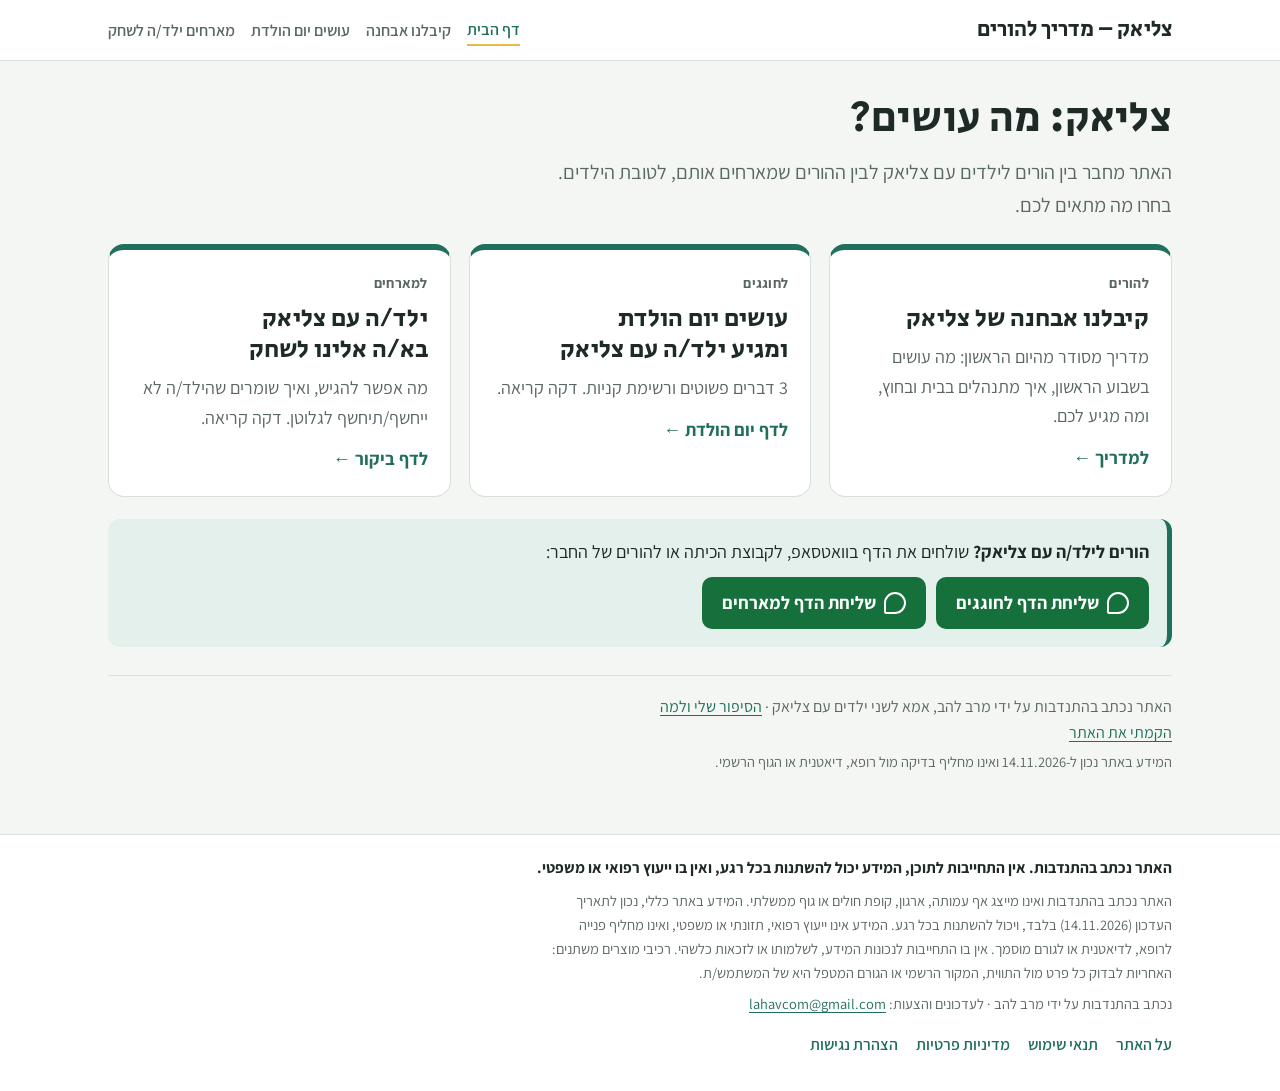
==== index.html @ 700a50c4 "Add files via upload" ====
<!DOCTYPE html>
<html lang="he" dir="rtl">
<head>
<meta charset="utf-8">
<meta name="viewport" content="width=device-width, initial-scale=1">
<title>צליאק – מדריך להורים</title>
<meta name="description" content="דף הבית">
<meta property="og:title" content="צליאק – מדריך להורים">
<meta property="og:description" content="דף הבית">
<meta property="og:locale" content="he_IL">
<link rel="icon" href="favicon.svg" type="image/svg+xml">
<meta property="og:image" content="https://celiackids.co.il/og.png">
<meta property="og:image:width" content="1200">
<meta property="og:image:height" content="630">
<meta property="og:url" content="https://celiackids.co.il/index.html">
<meta name="twitter:card" content="summary_large_image">
<link rel="preconnect" href="https://fonts.googleapis.com">
<link rel="preconnect" href="https://fonts.gstatic.com" crossorigin>
<link href="https://fonts.googleapis.com/css2?family=Secular+One&family=Assistant:wght@400;600;700&display=swap" rel="stylesheet">
<link rel="stylesheet" href="style.css">
</head>
<body>
<a class="skip" href="#main">דילוג לתוכן</a>
<header class="bar"><div class="bar-in">
  <a class="logo" href="index.html">צליאק – מדריך להורים</a>
  <nav class="nav-desk" aria-label="תפריט ראשי"><ul><li><a href="index.html" aria-current="page">דף הבית</a></li><li><a href="diagnosis.html">קיבלנו אבחנה</a></li><li><a href="hosts.html">עושים יום הולדת</a></li><li><a href="playdate.html">מארחים ילד/ה לשחק</a></li></ul></nav>
  <details class="nav-mob"><summary>תפריט</summary><nav aria-label="תפריט ראשי (נייד)"><ul><li><a href="index.html" aria-current="page">דף הבית</a></li><li><a href="diagnosis.html">קיבלנו אבחנה</a></li><li><a href="hosts.html">עושים יום הולדת</a></li><li><a href="playdate.html">מארחים ילד/ה לשחק</a></li></ul></nav></details>
</div></header>
<main id="main" tabindex="-1" class="wide">

<h1>צליאק: מה עושים?</h1>
<p class="lead">האתר מחבר בין הורים לילדים עם צליאק לבין ההורים שמארחים אותם, לטובת הילדים. בחרו מה מתאים לכם.</p>

<div class="doors">
  <a class="door" href="diagnosis.html">
    <span class="who">להורים</span>
    <h2>קיבלנו אבחנה של צליאק</h2>
    <p>מדריך מסודר מהיום הראשון: מה עושים בשבוע הראשון, איך מתנהלים בבית ובחוץ, ומה מגיע לכם.</p>
    <span class="go">למדריך ←</span>
  </a>
  <a class="door" href="hosts.html">
    <span class="who">לחוגגים</span>
    <h2>עושים יום הולדת ומגיע ילד/ה עם צליאק</h2>
    <p>3 דברים פשוטים ורשימת קניות. דקה קריאה.</p>
    <span class="go">לדף יום הולדת ←</span>
  </a>
  <a class="door" href="playdate.html">
    <span class="who">למארחים</span>
    <h2>ילד/ה עם צליאק בא/ה אלינו לשחק</h2>
    <p>מה אפשר להגיש, ואיך שומרים שהילד/ה לא ייחשף/תיחשף לגלוטן. דקה קריאה.</p>
    <span class="go">לדף ביקור ←</span>
  </a>
</div>

<div class="callout green send">
  <p><b>הורים לילד/ה עם צליאק?</b> שולחים את הדף בוואטסאפ, לקבוצת הכיתה או להורים של החבר:</p>
  <div class="share" style="justify-content:flex-start">
    <a class="btn wa" data-wa="hosts.html" href="hosts.html">שליחת הדף לחוגגים</a>
    <a class="btn wa" data-wa="playdate.html" href="playdate.html">שליחת הדף למארחים</a>
  </div>
</div>
<script>
(function () {
  var base = location.href.split('#')[0].replace(/[^/]*$/, '');
  document.querySelectorAll('[data-wa]').forEach(function (a) {
    var t = a.dataset.wa === 'hosts.html' ? 'הילד/ה שלנו מגיע/ה ליום ההולדת! ריכזנו כאן בקצרה מה עוזר:' : 'הילד/ה שלנו בא/ה אליכם לשחק! כמה מילים קטנות על אוכל:';
    a.href = 'https://wa.me/?text=' + encodeURIComponent(t + '\n' + base + a.dataset.wa);
  });
})();
</script>

<div class="byline">
  <p>האתר נכתב בהתנדבות על ידי מרב להב, אמא לשני ילדים עם צליאק · <a href="about.html#story">הסיפור שלי ולמה הקמתי את האתר</a></p>
  <p class="asof">המידע באתר נכון ל-14.11.2026 ואינו מחליף בדיקה מול רופא, דיאטנית או הגוף הרשמי.</p>
</div>

</main>
<footer><div class="foot-in">
  <p class="foot-key">האתר נכתב בהתנדבות. אין התחייבות לתוכן, המידע יכול להשתנות בכל רגע, ואין בו ייעוץ רפואי או משפטי.</p>
  <p>האתר נכתב בהתנדבות ואינו מייצג אף עמותה, ארגון, קופת חולים או גוף ממשלתי. המידע באתר כללי, נכון לתאריך העדכון (14.11.2026) בלבד, ויכול להשתנות בכל רגע. המידע אינו ייעוץ רפואי, תזונתי או משפטי, ואינו מחליף פנייה לרופא, לדיאטנית או לגורם מוסמך. אין בו התחייבות לנכונות המידע, לשלמותו או לזכאות כלשהי. רכיבי מוצרים משתנים: האחריות לבדוק כל פרט מול התווית, המקור הרשמי או הגורם המטפל היא של המשתמש/ת.</p>
  <p>נכתב בהתנדבות על ידי מרב להב · לעדכונים והצעות: <a href="mailto:lahavcom@gmail.com">lahavcom@gmail.com</a></p>
  <nav aria-label="מידע על האתר"><ul class="foot-nav">
    <li><a href="about.html">על האתר</a></li>
    <li><a href="terms.html">תנאי שימוש</a></li>
    <li><a href="privacy.html">מדיניות פרטיות</a></li>
    <li><a href="accessibility.html">הצהרת נגישות</a></li>
  </ul></nav>
</div></footer>
</body>
</html>
---- style.css ----
:root {
  /* Layout: top bar + single readable column; cards for the two main paths */
  --bg: #f4f6f3;
  --surface: #ffffff;
  --ink: #1d2a26;
  --muted: #5a6863;
  --accent: #1f6f5c;
  --accent-soft: #e3f0ec;
  --wheat: #e9b949;
  --wheat-soft: #fbf3dc;
  --ok: #2f7d4f;
  --no: #b3402f;
  --line: #d9e0dc;
  --display: "Secular One", "Arial Hebrew", Arial, sans-serif;
  --body: "Assistant", "Arial Hebrew", Arial, sans-serif;
  color-scheme: light;
}
@media (prefers-color-scheme: dark) {
  :root:not([data-theme="light"]) {
    --bg: #131a18; --surface: #1c2522; --ink: #e8eeeb; --muted: #a3b2ac;
    --accent: #5cc0a4; --accent-soft: #1f3530; --wheat: #f0c75e; --wheat-soft: #33301f;
    --ok: #6cc28e; --no: #ef8a78; --line: #2f3b37; color-scheme: dark;
  }
}
:root[data-theme="dark"] {
  --bg: #131a18; --surface: #1c2522; --ink: #e8eeeb; --muted: #a3b2ac;
  --accent: #5cc0a4; --accent-soft: #1f3530; --wheat: #f0c75e; --wheat-soft: #33301f;
  --ok: #6cc28e; --no: #ef8a78; --line: #2f3b37; color-scheme: dark;
}
* { box-sizing: border-box; }
html, body { margin: 0; }
body { background: var(--bg); color: var(--ink); font-family: var(--body); font-size: 18px; line-height: 1.65; }
a { color: var(--accent); text-underline-offset: 3px; }
a:focus-visible, button:focus-visible, summary:focus-visible { outline: 3px solid var(--wheat); outline-offset: 2px; border-radius: 4px; }
img { max-width: 100%; }

.bar { background: var(--surface); border-bottom: 1px solid var(--line); position: sticky; top: 0; z-index: 5; }
.bar-in { max-width: 1100px; margin: 0 auto; padding: 10px 18px; display: flex; flex-wrap: wrap; gap: 8px 20px; align-items: center; }
.logo { font-family: var(--display); font-size: 22px; color: var(--ink); text-decoration: none; display: flex; align-items: center; gap: 8px; }
.logo span.dot { width: 14px; height: 14px; border-radius: 50%; background: var(--wheat); box-shadow: 0 0 0 4px var(--accent-soft); }
nav ul { list-style: none; margin: 0; padding: 0; display: flex; flex-wrap: wrap; gap: 4px 16px; }
nav a { text-decoration: none; color: var(--muted); font-weight: 600; font-size: 16px; }
nav a[aria-current="page"] { color: var(--accent); border-bottom: 2px solid var(--wheat); }
nav a.cta { color: var(--surface); background: var(--accent); padding: 4px 12px; border-radius: 999px; }
nav a.cta[aria-current="page"] { border: 0; box-shadow: 0 0 0 2px var(--wheat); }

main { max-width: 780px; margin: 0 auto; padding: 32px 18px 56px; }
main.wide { max-width: 1100px; }
h1, h2, h3 { font-family: var(--display); font-weight: 400; line-height: 1.25; text-wrap: balance; }
h1 { font-size: clamp(30px, 5vw, 42px); margin: 0 0 10px; }
h2 { font-size: 27px; margin: 40px 0 10px; padding-top: 6px; border-top: 1px solid var(--line); }
h3 { font-size: 21px; margin: 26px 0 6px; }
.lead { font-size: 20px; color: var(--muted); margin: 0 0 18px; max-width: 62ch; }
p, li { max-width: 68ch; }
ul, ol { padding-inline-start: 24px; }
li { margin: 4px 0; }

.crumb { font-size: 15px; color: var(--muted); margin-bottom: 8px; }
.toc { background: var(--surface); border: 1px solid var(--line); border-radius: 12px; padding: 12px 18px; margin: 18px 0; }
.toc b { font-size: 15px; color: var(--muted); }
.toc ol { margin: 6px 0 0; }

.callout { border-radius: 12px; padding: 14px 18px; margin: 18px 0; background: var(--wheat-soft); border-inline-start: 5px solid var(--wheat); }
.callout.green { background: var(--accent-soft); border-color: var(--accent); }
.callout.red { background: color-mix(in srgb, var(--no) 10%, var(--surface)); border-color: var(--no); }
.callout p { margin: 4px 0; }
.story { background: var(--surface); border: 1px solid var(--line); border-radius: 14px; padding: 18px 20px; margin: 18px 0; }
.story h3 { margin-top: 0; }

.paths { display: grid; grid-template-columns: repeat(auto-fit, minmax(280px, 1fr)); gap: 18px; margin: 24px 0; }
.path { background: var(--surface); border: 1px solid var(--line); border-radius: 16px; padding: 22px; display: grid; gap: 8px; align-content: start; }
.path h2 { margin: 0; border: 0; padding: 0; font-size: 25px; }
.path ul { margin: 0; }
.path a.go { font-weight: 700; }
.hero-cta { display: flex; flex-wrap: wrap; gap: 14px; align-items: center; justify-content: space-between; background: var(--accent); color: #fff; border-radius: 16px; padding: 22px 24px; margin: 8px 0 18px; }
.hero-cta p { margin: 0; font-size: 20px; font-weight: 600; max-width: 46ch; }
.btn { display: inline-block; text-decoration: none; font-weight: 700; padding: 11px 20px; border-radius: 10px; background: var(--wheat); color: #1d2a26; border: 0; font: inherit; font-weight: 700; cursor: pointer; }
.btn.ghost { background: transparent; color: var(--accent); border: 1.5px solid var(--accent); }

.yesno { display: grid; grid-template-columns: repeat(auto-fit, minmax(260px, 1fr)); gap: 14px; margin: 16px 0; }
.yesno > div { background: var(--surface); border: 1px solid var(--line); border-radius: 12px; padding: 14px 18px; }
.yesno h3 { margin: 0 0 6px; font-size: 19px; }
.yesno .y h3 { color: var(--ok); } .yesno .n h3 { color: var(--no); }
.yesno ul { margin: 0; }

.steps { counter-reset: s; list-style: none; padding: 0; display: grid; gap: 12px; }
.steps > li { counter-increment: s; background: var(--surface); border: 1px solid var(--line); border-radius: 12px; padding: 12px 16px 12px 16px; position: relative; padding-inline-start: 58px; max-width: none; }
.steps > li::before { content: counter(s); position: absolute; inset-inline-start: 14px; top: 12px; width: 30px; height: 30px; border-radius: 50%; background: var(--accent); color: var(--surface); display: grid; place-items: center; font-weight: 700; }
.steps b { display: block; }

table { border-collapse: collapse; width: 100%; background: var(--surface); border-radius: 12px; overflow: hidden; }
.tbl { overflow-x: auto; margin: 14px 0; border: 1px solid var(--line); border-radius: 12px; }
th, td { text-align: start; padding: 10px 14px; border-bottom: 1px solid var(--line); vertical-align: top; }
th { background: var(--accent-soft); font-weight: 700; }
tr:last-child td { border-bottom: 0; }

.sources { font-size: 15px; color: var(--muted); border-top: 1px solid var(--line); margin-top: 40px; padding-top: 12px; }
.sources ul { padding-inline-start: 20px; }
footer { border-top: 1px solid var(--line); background: var(--surface); }
.foot-in { max-width: 1100px; margin: 0 auto; padding: 20px 18px 28px; font-size: 14.5px; color: var(--muted); display: grid; gap: 8px; }
.foot-in p { margin: 0; max-width: 90ch; }

/* The fixed sheet for hosting parents */
.sheet { background: #fffdf6; color: #1d2a26; border-radius: 16px; overflow: hidden; border: 1px solid #e6dcc0; box-shadow: 0 8px 28px rgba(20, 40, 34, .10); max-width: 640px; margin: 18px auto; }
.sheet .top { background: #1f6f5c; color: #fffdf6; padding: 24px 26px 20px; position: relative; }
.sheet .top::after { content: ""; position: absolute; inset: auto 0 0 0; height: 6px; background: repeating-linear-gradient(90deg, #e9b949 0 14px, transparent 14px 22px); }
.sheet h1 { font-size: 30px; margin: 0 0 4px; }
.sheet .top p { margin: 0; opacity: .92; }
.sheet .bd { padding: 20px 26px 22px; display: grid; gap: 14px; }
.sheet .bd p { margin: 0; max-width: none; }
.rule { display: grid; grid-template-columns: 32px 1fr; gap: 12px; align-items: start; }
.mark { width: 32px; height: 32px; border-radius: 50%; display: grid; place-items: center; font-weight: 700; color: #fff; font-size: 17px; }
.mark.ok { background: #2f7d4f; } .mark.no { background: #b3402f; } .mark.info { background: #c8962a; }
.rule b { display: block; }
.sheet .end { border-top: 2px dashed #e6dcc0; padding-top: 14px; font-weight: 600; }
.sheet .sm { font-size: 13px; color: #6f7a74; padding: 0 26px 16px; }
.share { display: flex; flex-wrap: wrap; gap: 10px; justify-content: center; margin: 10px 0 4px; }
.status { text-align: center; color: var(--ok); font-weight: 600; min-height: 1.6em; }

@media (max-width: 560px) { body { font-size: 17px; } nav ul { gap: 4px 12px; } }
@media print {
  .bar, footer, .share, .status, .noprint { display: none !important; }
  body { background: #fff; }
  main { padding: 0; }
  .sheet { box-shadow: none; border: 0; margin: 0 auto; }
}
@media (prefers-reduced-motion: reduce) { * { transition: none !important; scroll-behavior: auto !important; } }

/* Hosts page: readable in ten seconds */
.host { max-width: 640px; margin: 0 auto; display: grid; gap: 18px; }
.host-top { background: #1f6f5c; color: #fffdf6; border-radius: 18px; padding: 24px 24px 22px; position: relative; overflow: hidden; }
.host-top::after { content: ""; position: absolute; inset: auto 0 0 0; height: 6px; background: repeating-linear-gradient(90deg, #e9b949 0 14px, transparent 14px 22px); }
.host-top h1 { font-size: clamp(28px, 7vw, 36px); margin: 0 0 6px; }
.host-top p { margin: 0; font-size: 19px; opacity: .95; }
.three { list-style: none; margin: 0; padding: 0; display: grid; gap: 12px; }
.three li { display: grid; grid-template-columns: 48px 1fr; gap: 14px; align-items: start; background: var(--surface); border: 1px solid var(--line); border-inline-start: 6px solid var(--ok); border-radius: 14px; padding: 16px 18px; max-width: none; margin: 0; }
.three li.stop { border-inline-start-color: var(--no); }
.three .num { width: 48px; height: 48px; border-radius: 50%; background: var(--ok); color: #fff; display: grid; place-items: center; font-family: var(--display); font-size: 26px; }
.three li.stop .num { background: var(--no); }
.three h2 { margin: 0 0 4px; padding: 0; border: 0; font-size: clamp(21px, 5vw, 25px); }
.three p { margin: 0; color: var(--muted); font-size: 17px; }
.tag { display: inline-block; background: var(--wheat); color: #1d2a26; border-radius: 6px; padding: 0 8px; font-size: .9em; white-space: nowrap; }
.shop { display: grid; grid-template-columns: 1fr 1fr; gap: 12px; }
@media (max-width: 520px) { .shop { grid-template-columns: 1fr; } }
.shop .col { background: var(--surface); border: 1px solid var(--line); border-radius: 14px; padding: 14px 16px; }
.shop h2 { margin: 0 0 6px; padding: 0; border: 0; font-size: 22px; }
.shop .y h2 { color: var(--ok); } .shop .n h2 { color: var(--no); }
.shop ul { margin: 0; padding-inline-start: 20px; }
.shop li { margin: 3px 0; }
.call { background: var(--wheat-soft); border-radius: 14px; padding: 14px 18px; margin: 0; font-size: 19px; max-width: none; }
.more { background: var(--surface); border: 1px solid var(--line); border-radius: 14px; padding: 12px 18px; }
.more summary { cursor: pointer; font-weight: 700; color: var(--accent); }
.more ul { margin: 10px 0 4px; }
.thanks { text-align: center; font-family: var(--display); font-size: 22px; margin: 4px 0 0; max-width: none; }
.host .sm { text-align: center; font-size: 13px; color: var(--muted); margin: 0; max-width: none; }
@media print { .more { border: 0; } .host-top, .three .num, .tag { -webkit-print-color-adjust: exact; print-color-adjust: exact; } }

/* Home: three doors */
.doors { display: grid; grid-template-columns: repeat(auto-fit, minmax(280px, 1fr)); gap: 18px; margin: 22px 0; }
.door { display: grid; gap: 8px; align-content: start; text-decoration: none; color: var(--ink); background: var(--surface); border: 1px solid var(--line); border-top: 6px solid var(--accent); border-radius: 16px; padding: 22px; transition: transform .15s, box-shadow .15s; }
.door:hover { transform: translateY(-2px); box-shadow: 0 8px 22px rgba(20, 40, 34, .10); }
.door .who { font-size: 14px; font-weight: 700; color: var(--muted); letter-spacing: .02em; }
.door h2 { margin: 0; padding: 0; border: 0; font-size: 25px; }
.door p { margin: 0; color: var(--muted); }
.door .go { font-weight: 700; color: var(--accent); margin-top: 4px; }

/* Guide sub-menu */
.sub { background: var(--accent-soft); border-bottom: 1px solid var(--line); }
.sub-in { max-width: 1100px; margin: 0 auto; padding: 8px 18px; display: flex; flex-wrap: wrap; gap: 6px 14px; align-items: center; font-size: 15.5px; }
.sub-in b { color: var(--muted); }
.sub ul { list-style: none; margin: 0; padding: 0; display: flex; flex-wrap: wrap; gap: 4px 14px; }
.sub a { text-decoration: none; font-weight: 600; color: var(--accent); }
.sub a[aria-current="page"] { color: var(--ink); border-bottom: 2px solid var(--wheat); }

/* Host pages: visible two-line explanation */
.what { background: var(--surface); border: 1px dashed var(--accent); border-radius: 14px; padding: 12px 16px; }
.what p { margin: 4px 0 0; max-width: none; }

/* Skip link, byline, footer nav */
.skip { position: absolute; inset-inline-start: 12px; top: -60px; background: var(--accent); color: var(--surface); padding: 8px 14px; border-radius: 8px; z-index: 10; font-weight: 700; text-decoration: none; }
.skip:focus { top: 10px; }
main:focus { outline: none; }
.byline { border-top: 1px solid var(--line); margin-top: 28px; padding-top: 14px; color: var(--muted); font-size: 16px; }
.byline p { margin: 4px 0; }
.byline .asof { font-size: 14.5px; }
.foot-nav { list-style: none; margin: 4px 0 0; padding: 0; display: flex; flex-wrap: wrap; gap: 4px 18px; }
.foot-nav a { color: var(--accent); font-weight: 600; }

/* ---- Mobile-first refinements ---- */
.nav-mob { display: none; }
.nav-mob summary { list-style: none; cursor: pointer; font-weight: 700; color: var(--accent); border: 1.5px solid var(--accent); border-radius: 10px; padding: 6px 14px; min-height: 40px; display: flex; align-items: center; }
.nav-mob summary::-webkit-details-marker { display: none; }
.nav-mob[open] summary { background: var(--accent); color: var(--surface); }
.nav-mob nav { position: absolute; inset-inline: 0; top: 100%; background: var(--surface); border-bottom: 1px solid var(--line); box-shadow: 0 10px 20px rgba(20, 40, 34, .10); }
.nav-mob ul { list-style: none; margin: 0; padding: 6px 18px 12px; display: grid; }
.nav-mob a { display: block; padding: 12px 0; border-bottom: 1px solid var(--line); text-decoration: none; font-weight: 600; color: var(--ink); font-size: 18px; }
.nav-mob li:last-child a { border-bottom: 0; }
.nav-mob a[aria-current="page"] { color: var(--accent); }
.bar-in { position: relative; }

.btn { min-height: 46px; display: inline-flex; align-items: center; justify-content: center; }
.btn.wa { background: #15703b; color: #fff; }
.btn.wa::before { content: ""; width: 18px; height: 18px; margin-inline-end: 8px; border-radius: 50%; border: 2.5px solid currentColor; border-bottom-left-radius: 2px; }
.share-box { max-width: 640px; margin: 22px auto 0; background: var(--surface); border: 1px solid var(--line); border-radius: 16px; padding: 16px 18px 6px; text-align: center; }
.share-title { margin: 0 0 10px; font-weight: 700; max-width: none; }
.back { text-align: center; max-width: none; }

@media (max-width: 760px) {
  .bar { position: static; }
  .bar-in { flex-wrap: nowrap; justify-content: space-between; padding: 10px 16px; }
  .logo { font-size: 19px; }
  .nav-desk { display: none; }
  .nav-mob { display: block; }
  main { padding: 20px 16px 40px; }
  h1 { font-size: 30px; }
  h2 { font-size: 24px; margin-top: 32px; }
  .lead { font-size: 18px; }
  .doors { gap: 12px; margin: 16px 0; }
  .door { padding: 18px; }
  .door h2 { font-size: 22px; }
  .sub-in { overflow-x: auto; flex-wrap: nowrap; white-space: nowrap; }
  .sub ul { flex-wrap: nowrap; }
  .share { flex-direction: column; align-items: stretch; }
  .share .btn { width: 100%; }
  .desk-only { display: none !important; }
  .steps > li { padding-inline-start: 52px; }
  .host { gap: 14px; }
  .host-top { padding: 20px 18px 20px; border-radius: 16px; }
  .three li { grid-template-columns: 40px 1fr; gap: 12px; padding: 14px 14px; }
  .three .num { width: 40px; height: 40px; font-size: 22px; }
  .bar.slim .logo { font-size: 17px; }
  .bar.slim .nav-mob summary { padding: 4px 12px; min-height: 36px; font-size: 15px; }
}

/* Snack list */
.chip { display: inline-block; font-size: 13.5px; font-weight: 700; border-radius: 999px; padding: 2px 10px; white-space: nowrap; }
.chip.ok { background: #e3f2e8; color: #1b5e36; border: 1px solid #2f7d4f; }
.chip.chk { background: #fbf3dc; color: #6b4e0c; border: 1px solid #c8962a; }
.legend { display: grid; gap: 6px; font-size: 15.5px; color: var(--muted); margin: 10px 0 4px; }
.shop .note { margin: 10px 0 0; font-size: 15.5px; color: var(--muted); max-width: none; }
.asof { color: var(--muted); font-size: 15px; }
@media (max-width: 760px) { .tbl table { font-size: 16px; } th, td { padding: 9px 10px; } }
.legend p { margin: 0; max-width: none; }

/* Inline sources */
.src { font-size: 13.5px; color: var(--muted); white-space: normal; }
.src a { color: var(--muted); }
.src a:hover { color: var(--accent); }
td .src { font-size: 13px; }
.based { font-size: 13px; color: var(--muted); text-align: center; max-width: none; margin: 0; }
.based a { color: var(--muted); }
.mini { margin: 6px 0 2px; padding-inline-start: 22px; } .mini li { margin: 2px 0; }

/* Volunteer strip + label illustrations */
.vol { margin: 0; text-align: center; font-size: 13.5px; color: #5c4a12; background: #fbf3dc; border-bottom: 1px solid #ecd9a4; padding: 6px 16px; max-width: none; }
.vol a { color: #5c4a12; }
.labels { background: var(--surface); border: 1px solid var(--line); border-radius: 14px; padding: 14px 16px; }
.labels h2 { margin: 0 0 6px; padding: 0; border: 0; font-size: 21px; }
.labels p { margin: 6px 0; max-width: none; }
.lbls { display: flex; flex-wrap: wrap; gap: 8px; margin: 4px 0 8px; }
.lbl { font-weight: 700; border-radius: 8px; padding: 6px 12px; border: 2px solid; font-size: 16px; }
.lbl.ok { color: #1b5e36; background: #e3f2e8; border-color: #2f7d4f; }
.lbl.no { color: #8a2a1d; background: #fbe9e6; border-color: #b3402f; }
.logos { margin: 6px 0 0; padding-inline-start: 20px; font-size: 15.5px; }
.logos li { margin: 4px 0; }

/* Header alignment: logo and menu on one line, vertically centred */
.bar-in { flex-wrap: nowrap; justify-content: space-between; align-items: center; min-height: 58px; }
.logo { line-height: 1; white-space: nowrap; }
.nav-desk ul { align-items: center; flex-wrap: nowrap; }
.nav-desk a { line-height: 1; display: inline-block; padding: 6px 0; white-space: nowrap; }
@media (max-width: 980px) {
  .nav-desk { display: none; }
  .nav-mob { display: block; }
}


/* Sources: one quiet line under each section */
.srcline { font-size: 13.5px; color: var(--muted); margin: 10px 0 0; max-width: none; }
.srcline a { color: var(--muted); text-decoration: underline; text-decoration-color: var(--line); text-underline-offset: 3px; }
.srcline a:hover, .srcline a:focus-visible { color: var(--accent); text-decoration-color: currentColor; }
.labels .srcline, .host .srcline { text-align: center; }
.foot-key { font-weight: 700; color: var(--ink); font-size: 15.5px; }

/* Share pages: wider on desktop so each rule fits on one line */
@media (min-width: 900px) {
  main:has(.host) { max-width: 940px; }
  .host { max-width: 900px; }
  .share-box { max-width: 900px; }
  .three h2 { font-size: 24px; }
}
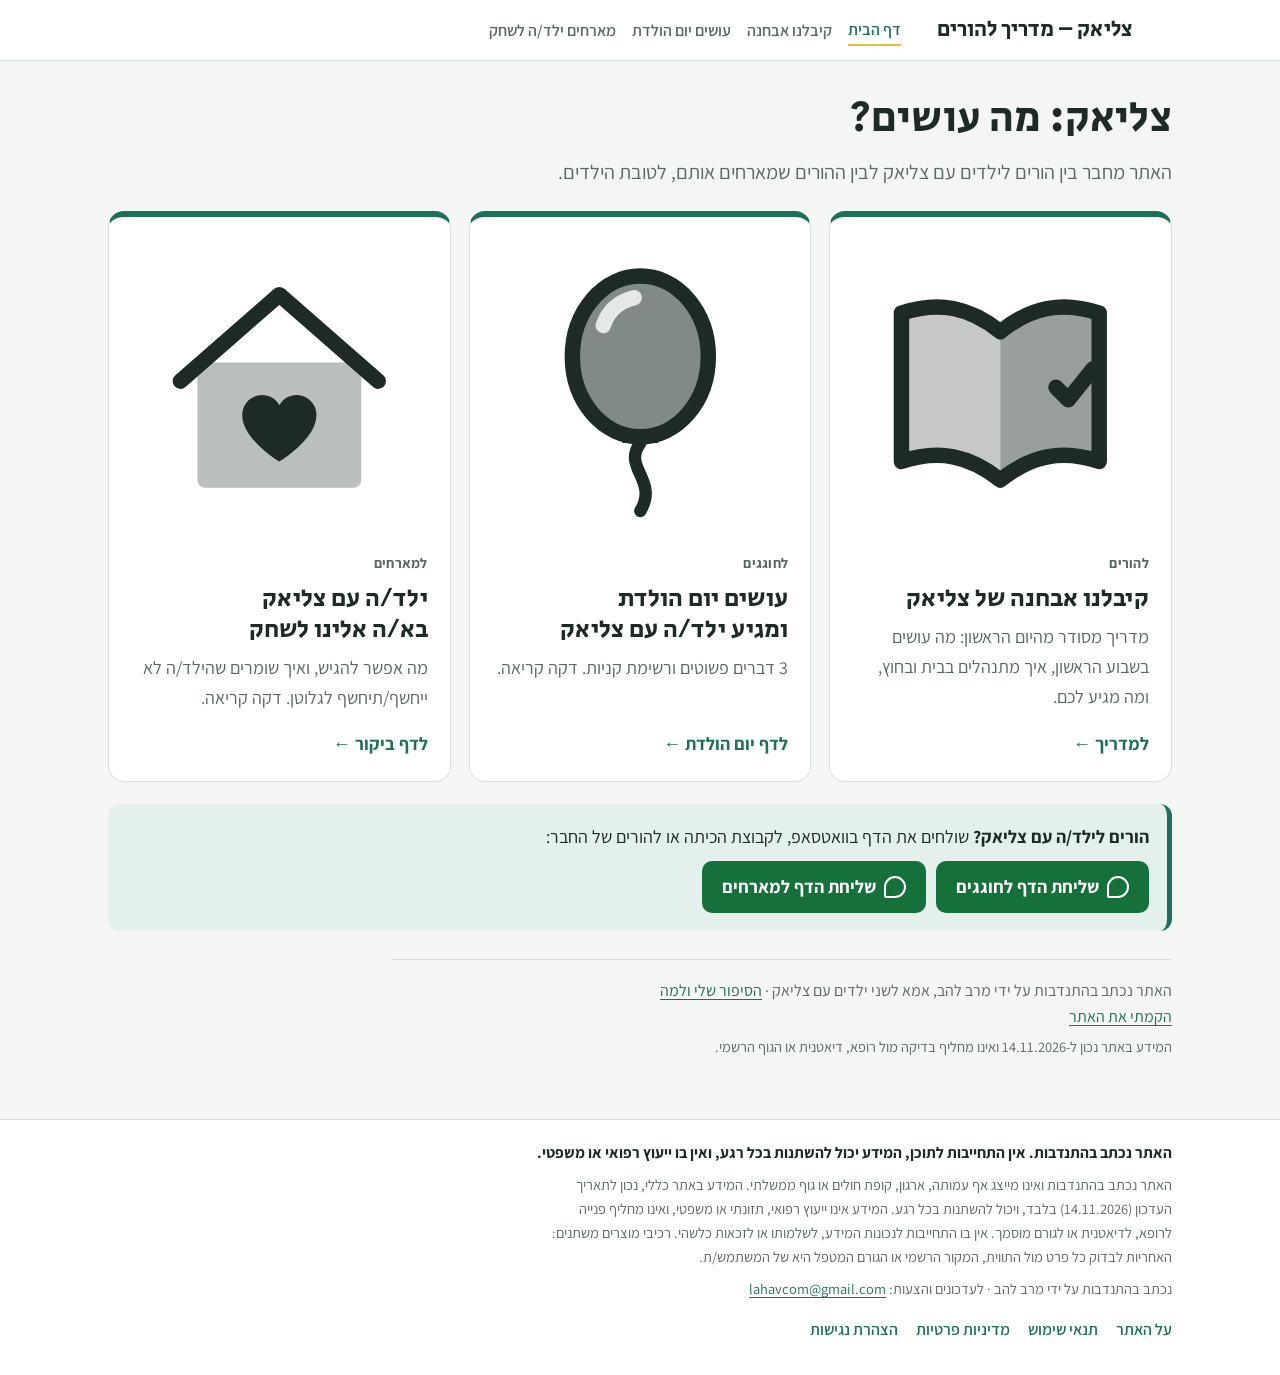
==== commit a9739817: "Add files via upload" ====
--- a/index.html
+++ b/index.html
@@ -22,29 +22,32 @@
 <body>
 <a class="skip" href="#main">דילוג לתוכן</a>
 <header class="bar"><div class="bar-in">
-  <a class="logo" href="index.html">צליאק – מדריך להורים</a>
+  <a class="logo" href="index.html"><span class="mark" aria-hidden="true">צ</span>צליאק – מדריך להורים</a>
   <nav class="nav-desk" aria-label="תפריט ראשי"><ul><li><a href="index.html" aria-current="page">דף הבית</a></li><li><a href="diagnosis.html">קיבלנו אבחנה</a></li><li><a href="hosts.html">עושים יום הולדת</a></li><li><a href="playdate.html">מארחים ילד/ה לשחק</a></li></ul></nav>
   <details class="nav-mob"><summary>תפריט</summary><nav aria-label="תפריט ראשי (נייד)"><ul><li><a href="index.html" aria-current="page">דף הבית</a></li><li><a href="diagnosis.html">קיבלנו אבחנה</a></li><li><a href="hosts.html">עושים יום הולדת</a></li><li><a href="playdate.html">מארחים ילד/ה לשחק</a></li></ul></nav></details>
 </div></header>
 <main id="main" tabindex="-1" class="wide">
 
 <h1>צליאק: מה עושים?</h1>
-<p class="lead">האתר מחבר בין הורים לילדים עם צליאק לבין ההורים שמארחים אותם, לטובת הילדים. בחרו מה מתאים לכם.</p>
+<p class="lead">האתר מחבר בין הורים לילדים עם צליאק לבין ההורים שמארחים אותם, לטובת הילדים.</p>
 
 <div class="doors">
   <a class="door" href="diagnosis.html">
+    <span class="ico"><svg viewBox="0 0 48 48" aria-hidden="true" focusable="false"><path d="M8 12c6-2 11-1 16 3v24c-5-4-10-5-16-3z" fill="currentColor" opacity=".25"/><path d="M40 12c-6-2-11-1-16 3v24c5-4 10-5 16-3z" fill="currentColor" opacity=".45"/><path d="M8 12c6-2 11-1 16 3 5-4 10-5 16-3v24c-6-2-11-1-16 3-5-4-10-5-16-3z" fill="none" stroke="currentColor" stroke-width="2.5" stroke-linejoin="round"/><path d="M33 24l2 2 4-5" fill="none" stroke="currentColor" stroke-width="2.5" stroke-linecap="round" stroke-linejoin="round"/></svg></span>
     <span class="who">להורים</span>
     <h2>קיבלנו אבחנה של צליאק</h2>
     <p>מדריך מסודר מהיום הראשון: מה עושים בשבוע הראשון, איך מתנהלים בבית ובחוץ, ומה מגיע לכם.</p>
     <span class="go">למדריך ←</span>
   </a>
   <a class="door" href="hosts.html">
+    <span class="ico"><svg viewBox="0 0 48 48" aria-hidden="true" focusable="false"><ellipse cx="24" cy="19" rx="11" ry="13" fill="currentColor" fill-opacity=".55" stroke="currentColor" stroke-width="2.5"/><path d="M21 33h6l-3-2z" fill="currentColor"/><path d="M24 33c-3 4 3 6 0 11" fill="none" stroke="currentColor" stroke-width="2" stroke-linecap="round"/><path d="M18 14c1-3 3-4 5-4.5" fill="none" stroke="#fff" stroke-width="2.5" stroke-linecap="round" opacity=".8"/></svg></span>
     <span class="who">לחוגגים</span>
     <h2>עושים יום הולדת ומגיע ילד/ה עם צליאק</h2>
     <p>3 דברים פשוטים ורשימת קניות. דקה קריאה.</p>
     <span class="go">לדף יום הולדת ←</span>
   </a>
   <a class="door" href="playdate.html">
+    <span class="ico"><svg viewBox="0 0 48 48" aria-hidden="true" focusable="false"><path d="M8 23L24 9l16 14" fill="none" stroke="currentColor" stroke-width="2.5" stroke-linecap="round" stroke-linejoin="round"/><path d="M12 20v19h24V20" fill="currentColor" opacity=".3" stroke="currentColor" stroke-width="2.5" stroke-linejoin="round"/><path d="M24 36s-6-3.6-6-7.5a3.2 3.2 0 0 1 6-1.6 3.2 3.2 0 0 1 6 1.6c0 3.9-6 7.5-6 7.5z" fill="currentColor"/></svg></span>
     <span class="who">למארחים</span>
     <h2>ילד/ה עם צליאק בא/ה אלינו לשחק</h2>
     <p>מה אפשר להגיש, ואיך שומרים שהילד/ה לא ייחשף/תיחשף לגלוטן. דקה קריאה.</p>
--- a/style.css
+++ b/style.css
@@ -289,3 +289,21 @@
   .share-box { max-width: 900px; }
   .three h2 { font-size: 24px; }
 }
+
+/* Menu sits next to the site name; card links line up at the bottom */
+.bar-in { justify-content: flex-start; gap: 36px; }
+.door { display: flex; flex-direction: column; gap: 8px; height: 100%; }
+.door .go { margin-top: auto; padding-top: 8px; }
+.doors { align-items: stretch; }
+
+/* Content starts at the same right edge as the header and the guide menu */
+main, main.wide, main:has(.host) { max-width: 1100px; }
+main > *:not(.doors):not(.hero-cta) { max-width: 780px; }
+main:has(.host) > * { max-width: 900px; }
+.host, .share-box { margin-inline: 0 auto; }
+main > .doors, main > .callout.send, main > .byline { max-width: none; }
+
+/* Mobile menu must open above page content */
+.bar { position: relative; z-index: 30; }
+@media (max-width: 760px) { .bar { position: relative; } }
+.nav-mob nav { z-index: 40; }
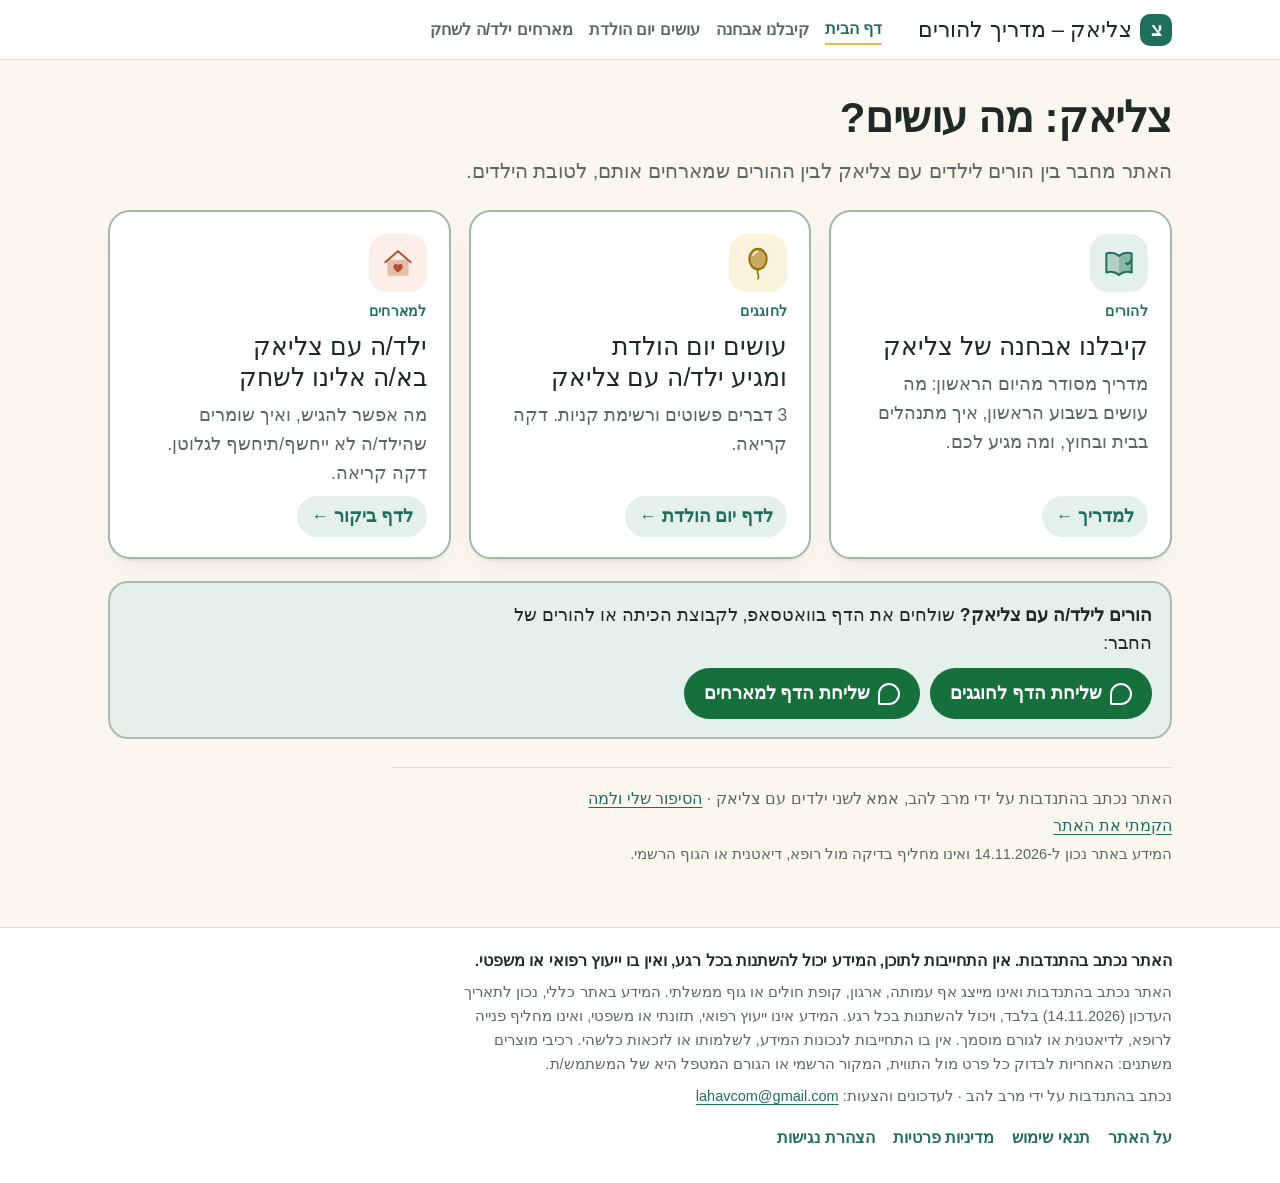
==== commit 6a769d5b: "Add files via upload" ====
--- a/index.html
+++ b/index.html
@@ -33,21 +33,21 @@
 
 <div class="doors">
   <a class="door" href="diagnosis.html">
-    <span class="ico"><svg viewBox="0 0 48 48" aria-hidden="true" focusable="false"><path d="M8 12c6-2 11-1 16 3v24c-5-4-10-5-16-3z" fill="currentColor" opacity=".25"/><path d="M40 12c-6-2-11-1-16 3v24c5-4 10-5 16-3z" fill="currentColor" opacity=".45"/><path d="M8 12c6-2 11-1 16 3 5-4 10-5 16-3v24c-6-2-11-1-16 3-5-4-10-5-16-3z" fill="none" stroke="currentColor" stroke-width="2.5" stroke-linejoin="round"/><path d="M33 24l2 2 4-5" fill="none" stroke="currentColor" stroke-width="2.5" stroke-linecap="round" stroke-linejoin="round"/></svg></span>
+    <span class="ico"><svg viewBox="0 0 48 48" width="38" height="38" aria-hidden="true" focusable="false"><path d="M8 12c6-2 11-1 16 3v24c-5-4-10-5-16-3z" fill="currentColor" opacity=".25"/><path d="M40 12c-6-2-11-1-16 3v24c5-4 10-5 16-3z" fill="currentColor" opacity=".45"/><path d="M8 12c6-2 11-1 16 3 5-4 10-5 16-3v24c-6-2-11-1-16 3-5-4-10-5-16-3z" fill="none" stroke="currentColor" stroke-width="2.5" stroke-linejoin="round"/><path d="M33 24l2 2 4-5" fill="none" stroke="currentColor" stroke-width="2.5" stroke-linecap="round" stroke-linejoin="round"/></svg></span>
     <span class="who">להורים</span>
     <h2>קיבלנו אבחנה של צליאק</h2>
     <p>מדריך מסודר מהיום הראשון: מה עושים בשבוע הראשון, איך מתנהלים בבית ובחוץ, ומה מגיע לכם.</p>
     <span class="go">למדריך ←</span>
   </a>
   <a class="door" href="hosts.html">
-    <span class="ico"><svg viewBox="0 0 48 48" aria-hidden="true" focusable="false"><ellipse cx="24" cy="19" rx="11" ry="13" fill="currentColor" fill-opacity=".55" stroke="currentColor" stroke-width="2.5"/><path d="M21 33h6l-3-2z" fill="currentColor"/><path d="M24 33c-3 4 3 6 0 11" fill="none" stroke="currentColor" stroke-width="2" stroke-linecap="round"/><path d="M18 14c1-3 3-4 5-4.5" fill="none" stroke="#fff" stroke-width="2.5" stroke-linecap="round" opacity=".8"/></svg></span>
+    <span class="ico"><svg viewBox="0 0 48 48" width="38" height="38" aria-hidden="true" focusable="false"><ellipse cx="24" cy="19" rx="11" ry="13" fill="currentColor" fill-opacity=".55" stroke="currentColor" stroke-width="2.5"/><path d="M21 33h6l-3-2z" fill="currentColor"/><path d="M24 33c-3 4 3 6 0 11" fill="none" stroke="currentColor" stroke-width="2" stroke-linecap="round"/><path d="M18 14c1-3 3-4 5-4.5" fill="none" stroke="#fff" stroke-width="2.5" stroke-linecap="round" opacity=".8"/></svg></span>
     <span class="who">לחוגגים</span>
     <h2>עושים יום הולדת ומגיע ילד/ה עם צליאק</h2>
     <p>3 דברים פשוטים ורשימת קניות. דקה קריאה.</p>
     <span class="go">לדף יום הולדת ←</span>
   </a>
   <a class="door" href="playdate.html">
-    <span class="ico"><svg viewBox="0 0 48 48" aria-hidden="true" focusable="false"><path d="M8 23L24 9l16 14" fill="none" stroke="currentColor" stroke-width="2.5" stroke-linecap="round" stroke-linejoin="round"/><path d="M12 20v19h24V20" fill="currentColor" opacity=".3" stroke="currentColor" stroke-width="2.5" stroke-linejoin="round"/><path d="M24 36s-6-3.6-6-7.5a3.2 3.2 0 0 1 6-1.6 3.2 3.2 0 0 1 6 1.6c0 3.9-6 7.5-6 7.5z" fill="currentColor"/></svg></span>
+    <span class="ico"><svg viewBox="0 0 48 48" width="38" height="38" aria-hidden="true" focusable="false"><path d="M8 23L24 9l16 14" fill="none" stroke="currentColor" stroke-width="2.5" stroke-linecap="round" stroke-linejoin="round"/><path d="M12 20v19h24V20" fill="currentColor" opacity=".3" stroke="currentColor" stroke-width="2.5" stroke-linejoin="round"/><path d="M24 36s-6-3.6-6-7.5a3.2 3.2 0 0 1 6-1.6 3.2 3.2 0 0 1 6 1.6c0 3.9-6 7.5-6 7.5z" fill="currentColor"/></svg></span>
     <span class="who">למארחים</span>
     <h2>ילד/ה עם צליאק בא/ה אלינו לשחק</h2>
     <p>מה אפשר להגיש, ואיך שומרים שהילד/ה לא ייחשף/תיחשף לגלוטן. דקה קריאה.</p>
--- a/style.css
+++ b/style.css
@@ -307,3 +307,68 @@
 .bar { position: relative; z-index: 30; }
 @media (max-width: 760px) { .bar { position: relative; } }
 .nav-mob nav { z-index: 40; }
+
+/* ===== Warm refresh (Nov 2026) ===== */
+@font-face { font-family: "Rubik"; font-weight: 400; font-display: swap; src: url(fonts/rubik-hebrew-400-normal.woff2) format("woff2"); unicode-range: U+0307-0308, U+0590-05FF, U+200C-2010, U+20AA, U+25CC, U+FB1D-FB4F; }
+@font-face { font-family: "Rubik"; font-weight: 500; font-display: swap; src: url(fonts/rubik-hebrew-500-normal.woff2) format("woff2"); unicode-range: U+0307-0308, U+0590-05FF, U+200C-2010, U+20AA, U+25CC, U+FB1D-FB4F; }
+@font-face { font-family: "Rubik"; font-weight: 700; font-display: swap; src: url(fonts/rubik-hebrew-700-normal.woff2) format("woff2"); unicode-range: U+0307-0308, U+0590-05FF, U+200C-2010, U+20AA, U+25CC, U+FB1D-FB4F; }
+@font-face { font-family: "Rubik"; font-weight: 400; font-display: swap; src: url(fonts/rubik-latin-400-normal.woff2) format("woff2"); unicode-range: U+0000-00FF, U+2000-206F, U+2190-21FF; }
+@font-face { font-family: "Rubik"; font-weight: 500; font-display: swap; src: url(fonts/rubik-latin-500-normal.woff2) format("woff2"); unicode-range: U+0000-00FF, U+2000-206F, U+2190-21FF; }
+@font-face { font-family: "Rubik"; font-weight: 700; font-display: swap; src: url(fonts/rubik-latin-700-normal.woff2) format("woff2"); unicode-range: U+0000-00FF, U+2000-206F, U+2190-21FF; }
+:root { --display: "Rubik", "Arial Hebrew", Arial, sans-serif; --body: "Rubik", "Arial Hebrew", Arial, sans-serif;
+  --bg: #fbf7ef; --line: #e6dfd0; --coral: #ef8f6f; --coral-soft: #fdeee7; --shadow: 0 2px 0 rgba(60,50,30,.04), 0 10px 24px -14px rgba(60,50,30,.22); }
+@media (prefers-color-scheme: dark) { :root:not([data-theme="light"]) { --bg: #131a18; --line: #2f3b37; --coral-soft: #3a2a24; --shadow: none; } }
+body { font-size: 17.5px; }
+h1 { font-weight: 700; letter-spacing: -.01em; }
+h2, h3 { font-weight: 500; }
+b, strong { font-weight: 700; }
+
+/* logo mark */
+.logo { font-weight: 500; }
+.logo .mark { display: inline-grid; place-items: center; width: 32px; height: 32px; border-radius: 10px; background: var(--accent); color: #fff; font-weight: 700; font-size: 19px; line-height: 1; flex: none; }
+
+/* home hero */
+.hero { display: flex; align-items: center; justify-content: space-between; gap: 24px; max-width: none !important; }
+.hero h1 { margin-top: 8px; }
+.hero .lead { margin-bottom: 0; }
+.hero-art { width: 210px; height: auto; flex: none; }
+@media (max-width: 640px) { .hero { gap: 10px; } .hero-art { width: 104px; align-self: flex-start; margin-top: 6px; } }
+
+/* cards: full frame, soft shadow */
+.door { border: 2px solid color-mix(in srgb, var(--accent) 35%, var(--line)); border-top-width: 2px; border-radius: 22px; box-shadow: var(--shadow); padding: 22px 22px 20px; }
+.door:hover { border-color: var(--accent); }
+.door .ico, .host-top .ico { display: grid; place-items: center; width: 58px; height: 58px; border-radius: 18px; background: var(--accent-soft); color: var(--accent); flex: none; }
+.door .ico svg, .host-top .ico svg { width: 38px; height: 38px; }
+.door:nth-child(2) .ico { background: var(--wheat-soft); color: #9a6b00; }
+.door:nth-child(3) .ico { background: var(--coral-soft); color: #b5502e; }
+.door .who { color: var(--accent); }
+.door .go { display: inline-block; align-self: flex-start; background: var(--accent-soft); padding: 6px 14px; border-radius: 999px; }
+.callout.send, .callout { border: 2px solid color-mix(in srgb, var(--accent) 30%, var(--line)); border-radius: 20px; }
+.toc, .story, .path, .yesno > div, .steps > li, .shop .col, .more, .share-box, .labels, .what { border-radius: 20px; box-shadow: var(--shadow); }
+
+/* share pages header: soft card, no stripe */
+.host-top { background: var(--accent-soft); color: var(--ink); border: 2px solid color-mix(in srgb, var(--accent) 35%, var(--line)); border-radius: 22px; display: grid; grid-template-columns: auto 1fr; column-gap: 16px; align-items: center; padding: 22px; overflow: visible; }
+.host-top::after { content: none; display: none; }
+.host-top .ico { grid-row: span 2; background: var(--surface); width: 66px; height: 66px; }
+.host-top h1 { color: var(--accent); margin: 0 0 4px; }
+.host-top p { opacity: 1; color: var(--ink); }
+@media (max-width: 640px) { .host-top { grid-template-columns: 1fr; padding: 18px; } .host-top .ico { grid-row: auto; width: 54px; height: 54px; margin-bottom: 8px; } .host-top .ico svg { width: 32px; height: 32px; } }
+.host-top h1 { font-size: clamp(26px, 6.4vw, 34px); }
+
+/* three rules: full frame, friendly number */
+.three li { border: 2px solid var(--line); border-inline-start-width: 2px; border-radius: 20px; box-shadow: var(--shadow); }
+.three li:nth-child(1) { border-color: color-mix(in srgb, var(--ok) 40%, var(--line)); }
+.three li:nth-child(2) { border-color: color-mix(in srgb, var(--no) 35%, var(--line)); }
+.three li:nth-child(3) { border-color: color-mix(in srgb, var(--wheat) 60%, var(--line)); }
+.three .num { border-radius: 16px; }
+.what { border-style: solid; border-width: 2px; border-color: color-mix(in srgb, var(--accent) 25%, var(--line)); background: var(--surface); }
+
+/* guide subnav on phones: wrap into pills, nothing cut */
+@media (max-width: 720px) {
+  .sub-in { overflow: visible; flex-wrap: wrap; white-space: normal; padding: 10px 14px; gap: 6px; }
+  .sub-in b { flex-basis: 100%; font-size: 14px; }
+  .sub ul { flex-wrap: wrap; gap: 6px; }
+  .sub a { display: inline-block; background: var(--surface); border: 1.5px solid color-mix(in srgb, var(--accent) 30%, var(--line)); border-radius: 999px; padding: 4px 12px; font-size: 15px; }
+  .sub a[aria-current="page"] { background: var(--accent); color: #fff; border-color: var(--accent); }
+}
+.btn { border-radius: 999px; }
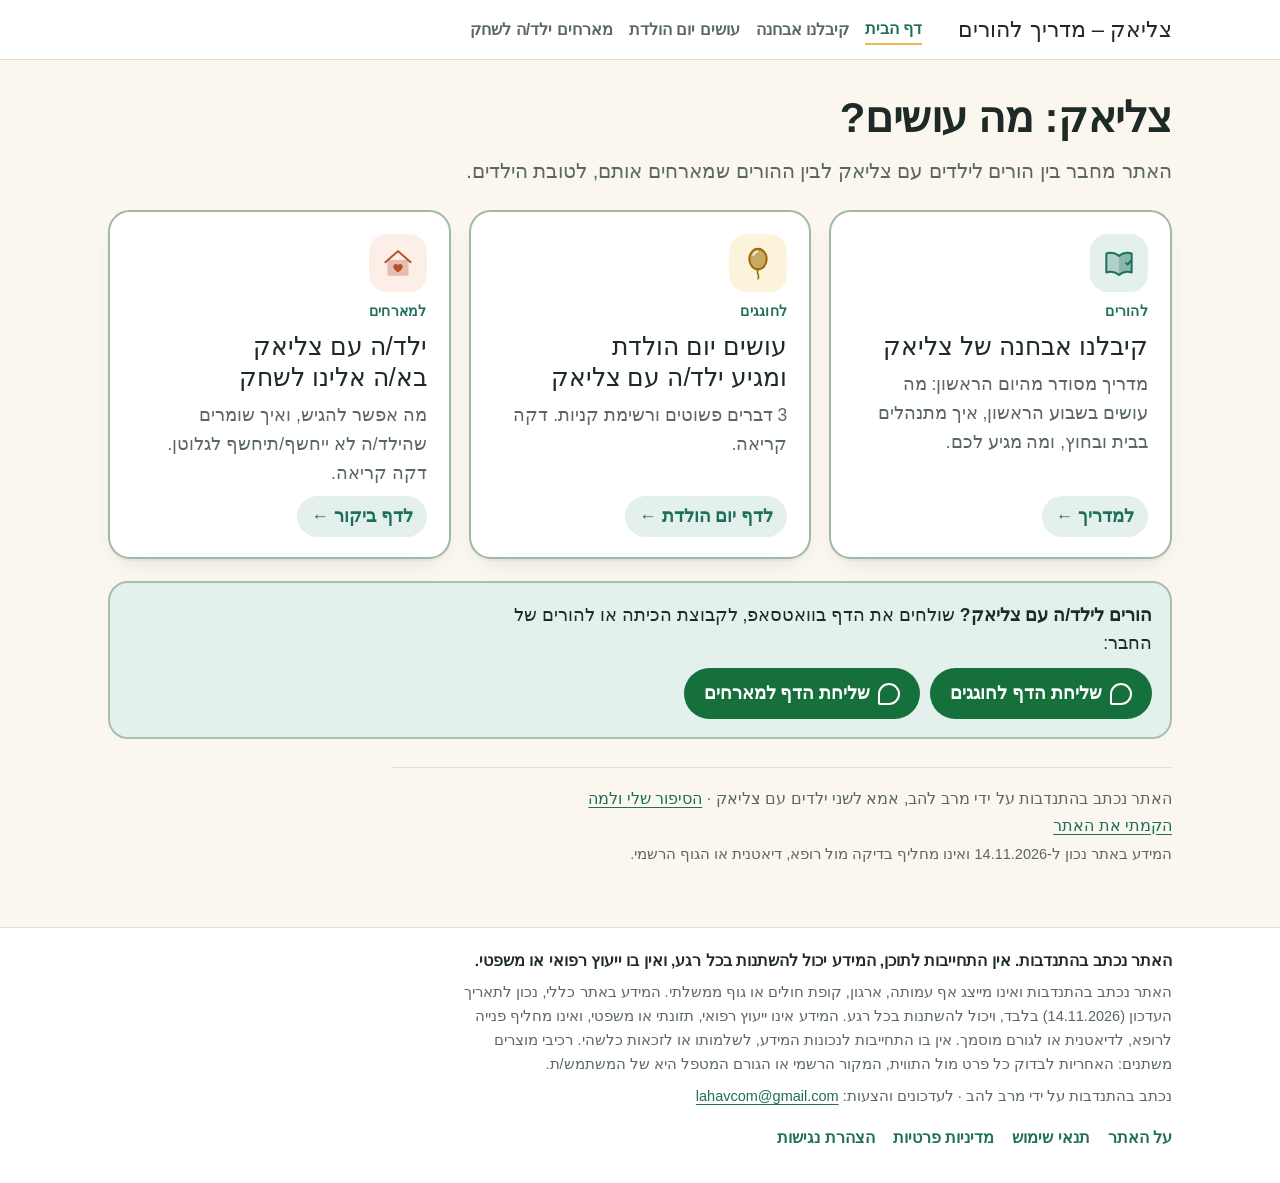
==== commit 0d5ee6ad: "Add files via upload" ====
--- a/index.html
+++ b/index.html
@@ -22,7 +22,7 @@
 <body>
 <a class="skip" href="#main">דילוג לתוכן</a>
 <header class="bar"><div class="bar-in">
-  <a class="logo" href="index.html"><span class="mark" aria-hidden="true">צ</span>צליאק – מדריך להורים</a>
+  <a class="logo" href="index.html">צליאק – מדריך להורים</a>
   <nav class="nav-desk" aria-label="תפריט ראשי"><ul><li><a href="index.html" aria-current="page">דף הבית</a></li><li><a href="diagnosis.html">קיבלנו אבחנה</a></li><li><a href="hosts.html">עושים יום הולדת</a></li><li><a href="playdate.html">מארחים ילד/ה לשחק</a></li></ul></nav>
   <details class="nav-mob"><summary>תפריט</summary><nav aria-label="תפריט ראשי (נייד)"><ul><li><a href="index.html" aria-current="page">דף הבית</a></li><li><a href="diagnosis.html">קיבלנו אבחנה</a></li><li><a href="hosts.html">עושים יום הולדת</a></li><li><a href="playdate.html">מארחים ילד/ה לשחק</a></li></ul></nav></details>
 </div></header>
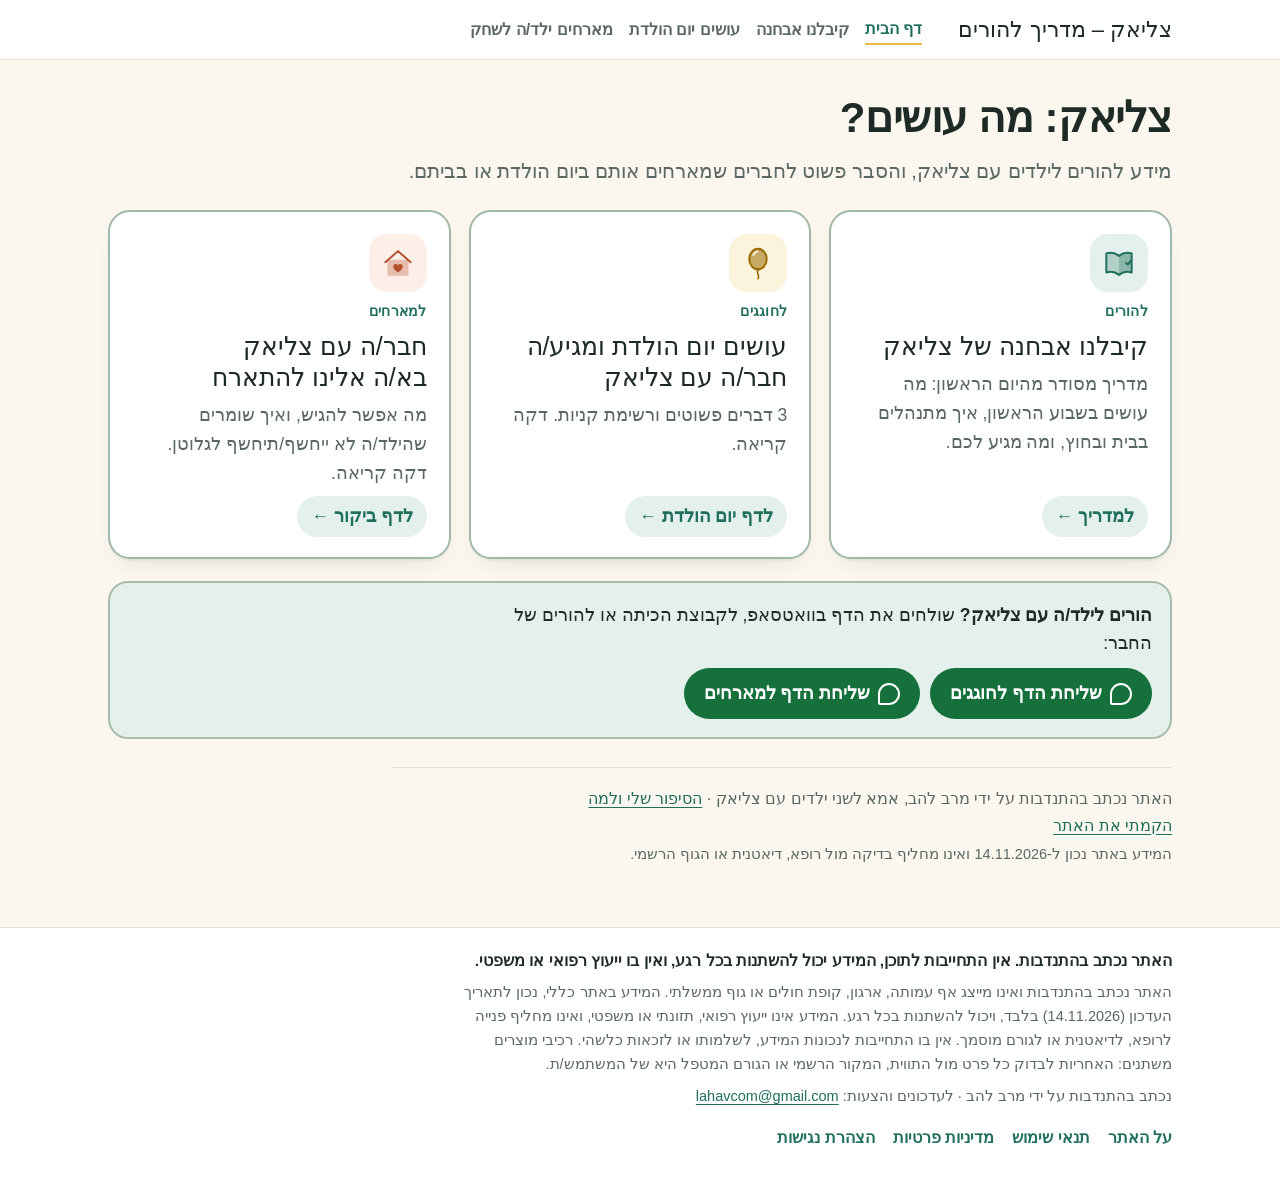
==== commit 0f4b2d8a: "Add files via upload" ====
--- a/index.html
+++ b/index.html
@@ -29,7 +29,7 @@
 <main id="main" tabindex="-1" class="wide">
 
 <h1>צליאק: מה עושים?</h1>
-<p class="lead">האתר מחבר בין הורים לילדים עם צליאק לבין ההורים שמארחים אותם, לטובת הילדים.</p>
+<p class="lead">מידע להורים לילדים עם צליאק, והסבר פשוט לחברים שמארחים אותם ביום הולדת או בביתם.</p>
 
 <div class="doors">
   <a class="door" href="diagnosis.html">
@@ -42,14 +42,14 @@
   <a class="door" href="hosts.html">
     <span class="ico"><svg viewBox="0 0 48 48" width="38" height="38" aria-hidden="true" focusable="false"><ellipse cx="24" cy="19" rx="11" ry="13" fill="currentColor" fill-opacity=".55" stroke="currentColor" stroke-width="2.5"/><path d="M21 33h6l-3-2z" fill="currentColor"/><path d="M24 33c-3 4 3 6 0 11" fill="none" stroke="currentColor" stroke-width="2" stroke-linecap="round"/><path d="M18 14c1-3 3-4 5-4.5" fill="none" stroke="#fff" stroke-width="2.5" stroke-linecap="round" opacity=".8"/></svg></span>
     <span class="who">לחוגגים</span>
-    <h2>עושים יום הולדת ומגיע ילד/ה עם צליאק</h2>
+    <h2>עושים יום הולדת ומגיע/ה חבר/ה עם צליאק</h2>
     <p>3 דברים פשוטים ורשימת קניות. דקה קריאה.</p>
     <span class="go">לדף יום הולדת ←</span>
   </a>
   <a class="door" href="playdate.html">
     <span class="ico"><svg viewBox="0 0 48 48" width="38" height="38" aria-hidden="true" focusable="false"><path d="M8 23L24 9l16 14" fill="none" stroke="currentColor" stroke-width="2.5" stroke-linecap="round" stroke-linejoin="round"/><path d="M12 20v19h24V20" fill="currentColor" opacity=".3" stroke="currentColor" stroke-width="2.5" stroke-linejoin="round"/><path d="M24 36s-6-3.6-6-7.5a3.2 3.2 0 0 1 6-1.6 3.2 3.2 0 0 1 6 1.6c0 3.9-6 7.5-6 7.5z" fill="currentColor"/></svg></span>
     <span class="who">למארחים</span>
-    <h2>ילד/ה עם צליאק בא/ה אלינו לשחק</h2>
+    <h2>חבר/ה עם צליאק בא/ה אלינו להתארח</h2>
     <p>מה אפשר להגיש, ואיך שומרים שהילד/ה לא ייחשף/תיחשף לגלוטן. דקה קריאה.</p>
     <span class="go">לדף ביקור ←</span>
   </a>
